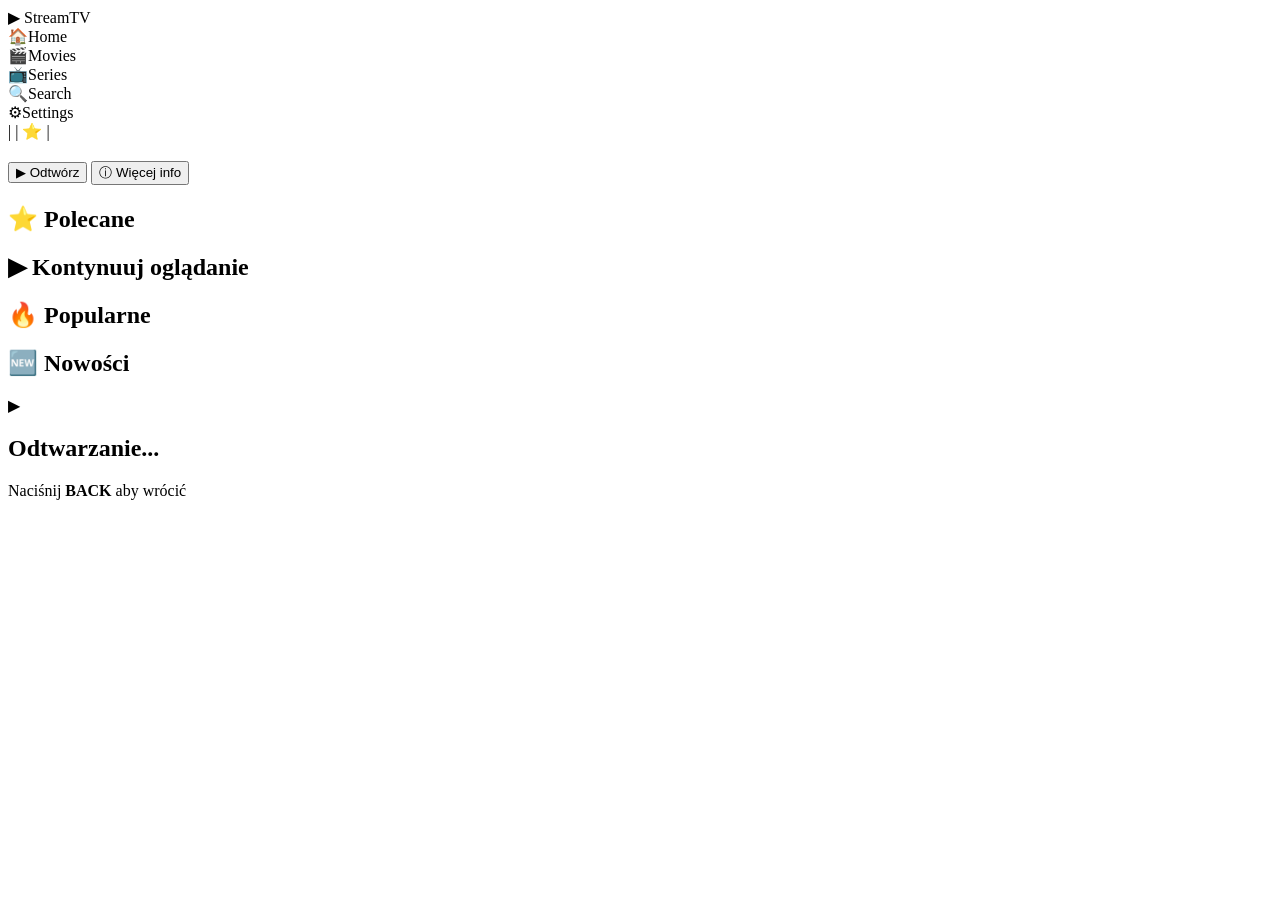
==== index.html @ b2c1329a "feat: add index.html" ====
<!DOCTYPE html>
<html lang="pl">
<head>
  <meta charset="UTF-8">
  <meta name="viewport" content="width=1920">
  <title>Content Browser TV</title>
  <link rel="stylesheet" href="style.css">
</head>
<body>

  <div id="splash-screen">
    <div class="splash-logo">
      <span class="logo-icon">&#9654;</span>
      <span class="logo-text">StreamTV</span>
    </div>
  </div>

  <div id="app" class="hidden">
    <nav id="sidebar">
      <div class="nav-item" data-index="0"><span class="nav-icon">&#127968;</span><span class="nav-label">Home</span></div>
      <div class="nav-item" data-index="1"><span class="nav-icon">&#127916;</span><span class="nav-label">Movies</span></div>
      <div class="nav-item" data-index="2"><span class="nav-icon">&#128250;</span><span class="nav-label">Series</span></div>
      <div class="nav-item" data-index="3"><span class="nav-icon">&#128269;</span><span class="nav-label">Search</span></div>
      <div class="nav-item" data-index="4"><span class="nav-icon">&#9881;</span><span class="nav-label">Settings</span></div>
    </nav>
    <main id="content">
      <section id="hero">
        <div id="hero-bg"></div>
        <div id="hero-overlay"></div>
        <div id="hero-info">
          <div class="hero-meta">
            <span id="hero-genre"></span>
            <span class="meta-sep">|</span>
            <span id="hero-year"></span>
            <span class="meta-sep">|</span>
            <span id="hero-rating">&#11088; <span id="hero-rating-val"></span></span>
            <span class="meta-sep">|</span>
            <span id="hero-duration"></span>
          </div>
          <h1 id="hero-title"></h1>
          <p id="hero-description"></p>
          <div class="hero-buttons">
            <button class="hero-btn primary-btn" id="btn-play" data-hero-btn="0">&#9654; Odtwórz</button>
            <button class="hero-btn secondary-btn" id="btn-info" data-hero-btn="1">&#9432; Więcej info</button>
          </div>
        </div>
      </section>
      <div id="rows-container">
        <div class="row" id="row-0" data-row="0"><h2 class="row-title">&#11088; Polecane</h2><div class="tiles-track" id="track-0"></div></div>
        <div class="row" id="row-1" data-row="1"><h2 class="row-title">&#9654; Kontynuuj oglądanie</h2><div class="tiles-track" id="track-1"></div></div>
        <div class="row" id="row-2" data-row="2"><h2 class="row-title">&#128293; Popularne</h2><div class="tiles-track" id="track-2"></div></div>
        <div class="row" id="row-3" data-row="3"><h2 class="row-title">&#127381; Nowości</h2><div class="tiles-track" id="track-3"></div></div>
      </div>
    </main>
  </div>

  <div id="player-modal" class="hidden">
    <div class="modal-backdrop"></div>
    <div class="modal-content">
      <div class="fake-player">
        <div class="player-icon">&#9654;</div>
        <div class="player-info">
          <h2 id="now-playing-title">Odtwarzanie...</h2>
          <p id="now-playing-meta"></p>
        </div>
      </div>
      <p class="modal-hint">Naciśnij <strong>BACK</strong> aby wrócić</p>
    </div>
  </div>

  <script src="app.js"></script>
</body>
</html>
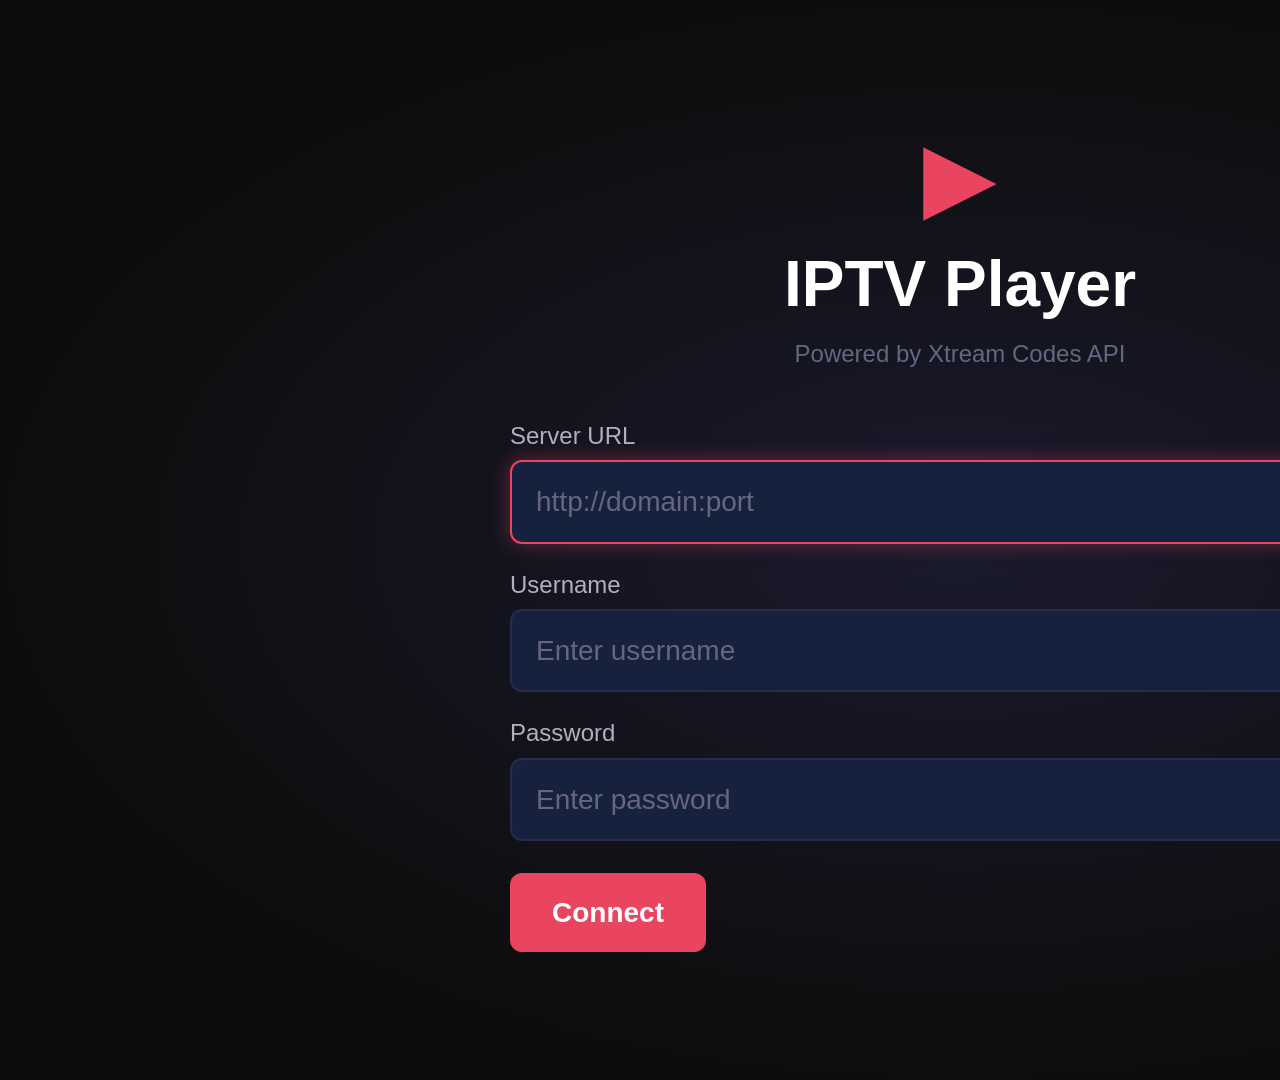
==== commit 0c90e262: "feat: complete Tizen IPTV app with Xtream Codes API integration Agent-Logs-Url: https://github.com/r" ====
--- a/index.html
+++ b/index.html
@@ -1,73 +1,412 @@
 <!DOCTYPE html>
-<html lang="pl">
+<html lang="en">
 <head>
-  <meta charset="UTF-8">
-  <meta name="viewport" content="width=1920">
-  <title>Content Browser TV</title>
-  <link rel="stylesheet" href="style.css">
+    <meta charset="UTF-8">
+    <meta name="viewport" content="width=1920">
+    <meta http-equiv="Content-Security-Policy" content="default-src * 'unsafe-inline' 'unsafe-eval' data: blob:;">
+    <title>IPTV Player</title>
+    <link rel="stylesheet" href="css/style.css">
+    <link rel="stylesheet" href="css/player.css">
 </head>
 <body>
 
-  <div id="splash-screen">
-    <div class="splash-logo">
-      <span class="logo-icon">&#9654;</span>
-      <span class="logo-text">StreamTV</span>
+<!-- ===== LOADING OVERLAY ===== -->
+<div id="loading-overlay" class="loading-overlay">
+    <div class="spinner"></div>
+    <p id="loading-text">Loading...</p>
+</div>
+
+<!-- ===== TOAST NOTIFICATION ===== -->
+<div id="toast" class="toast"></div>
+
+<!-- ===== MAIN APP CONTAINER ===== -->
+<div id="app">
+
+    <!-- ===== LOGIN PAGE ===== -->
+    <section id="page-login" class="page active">
+        <div class="login-container">
+            <div class="login-logo">
+                <div class="logo-icon">▶</div>
+                <h1>IPTV Player</h1>
+                <p>Powered by Xtream Codes API</p>
+            </div>
+            <form id="login-form" class="login-form" autocomplete="off">
+                <div class="form-group">
+                    <label for="server-url">Server URL</label>
+                    <input type="text" id="server-url" class="focusable" placeholder="http://domain:port"
+                           tabindex="1" autocomplete="off" spellcheck="false"/>
+                </div>
+                <div class="form-group">
+                    <label for="username">Username</label>
+                    <input type="text" id="username" class="focusable" placeholder="Enter username"
+                           tabindex="2" autocomplete="off" spellcheck="false"/>
+                </div>
+                <div class="form-group">
+                    <label for="password">Password</label>
+                    <input type="password" id="password" class="focusable" placeholder="Enter password"
+                           tabindex="3" autocomplete="off"/>
+                </div>
+                <div class="form-row">
+                    <button type="submit" id="btn-login" class="btn btn-primary focusable" tabindex="4">
+                        Connect
+                    </button>
+                </div>
+                <div id="login-error" class="login-error hidden"></div>
+            </form>
+            <div class="login-profiles" id="login-profiles">
+                <h3>Saved Profiles</h3>
+                <div id="profiles-list" class="profiles-list"></div>
+            </div>
+        </div>
+    </section>
+
+    <!-- ===== HOME PAGE ===== -->
+    <section id="page-home" class="page">
+        <header class="app-header">
+            <div class="header-logo">▶ IPTV Player</div>
+            <div class="header-info">
+                <span id="header-username"></span>
+                <span id="header-expiry" class="expiry-badge"></span>
+            </div>
+            <div class="header-actions">
+                <button id="btn-search-global" class="icon-btn focusable" title="Search">🔍</button>
+            </div>
+        </header>
+        <main class="home-content">
+            <div class="home-menu">
+                <div class="menu-item focusable" data-page="live-tv" tabindex="0">
+                    <div class="menu-icon">📺</div>
+                    <div class="menu-label">Live TV</div>
+                    <div class="menu-count" id="count-live">—</div>
+                </div>
+                <div class="menu-item focusable" data-page="movies" tabindex="0">
+                    <div class="menu-icon">🎬</div>
+                    <div class="menu-label">Movies</div>
+                    <div class="menu-count" id="count-movies">—</div>
+                </div>
+                <div class="menu-item focusable" data-page="series" tabindex="0">
+                    <div class="menu-icon">📽</div>
+                    <div class="menu-label">Series</div>
+                    <div class="menu-count" id="count-series">—</div>
+                </div>
+                <div class="menu-item focusable" data-page="settings" tabindex="0">
+                    <div class="menu-icon">⚙</div>
+                    <div class="menu-label">Settings</div>
+                    <div class="menu-count"></div>
+                </div>
+            </div>
+            <section class="home-section" id="home-continue">
+                <h2 class="section-title">Continue Watching</h2>
+                <div id="continue-list" class="items-row"></div>
+            </section>
+            <section class="home-section" id="home-favorites">
+                <h2 class="section-title">Favorites</h2>
+                <div id="favorites-list" class="items-row"></div>
+            </section>
+            <section class="home-section" id="home-recent">
+                <h2 class="section-title">Recently Watched</h2>
+                <div id="recent-list" class="items-row"></div>
+            </section>
+        </main>
+    </section>
+
+    <!-- ===== LIVE TV PAGE ===== -->
+    <section id="page-live-tv" class="page">
+        <header class="page-header">
+            <button class="back-btn focusable" data-back="home">◀ Back</button>
+            <h1>Live TV</h1>
+            <div class="header-actions">
+                <button id="btn-live-search" class="icon-btn focusable">🔍</button>
+                <button id="btn-live-favorites" class="icon-btn focusable">⭐</button>
+            </div>
+        </header>
+        <div class="search-bar hidden" id="live-search-bar">
+            <input type="text" id="live-search-input" class="search-input focusable" placeholder="Search channels..."/>
+        </div>
+        <div class="two-panel">
+            <aside class="categories-panel" id="live-categories">
+                <div class="category-item focusable active" data-category="all" tabindex="0">All Channels</div>
+            </aside>
+            <main class="content-panel">
+                <div id="channels-grid" class="channels-grid"></div>
+            </main>
+        </div>
+    </section>
+
+    <!-- ===== MOVIES PAGE ===== -->
+    <section id="page-movies" class="page">
+        <header class="page-header">
+            <button class="back-btn focusable" data-back="home">◀ Back</button>
+            <h1>Movies</h1>
+            <div class="header-actions">
+                <button id="btn-movies-search" class="icon-btn focusable">🔍</button>
+                <button id="btn-movies-favorites" class="icon-btn focusable">⭐</button>
+            </div>
+        </header>
+        <div class="search-bar hidden" id="movies-search-bar">
+            <input type="text" id="movies-search-input" class="search-input focusable" placeholder="Search movies..."/>
+        </div>
+        <div class="two-panel">
+            <aside class="categories-panel" id="movies-categories">
+                <div class="category-item focusable active" data-category="all" tabindex="0">All Movies</div>
+            </aside>
+            <main class="content-panel">
+                <div id="movies-grid" class="media-grid"></div>
+            </main>
+        </div>
+        <!-- Movie details panel -->
+        <div id="movie-details-overlay" class="details-overlay hidden">
+            <div class="details-panel">
+                <div class="details-poster">
+                    <img id="details-poster-img" src="" alt="" onerror="this.style.display='none'"/>
+                    <div id="details-poster-placeholder" class="poster-placeholder">🎬</div>
+                </div>
+                <div class="details-info">
+                    <h2 id="details-title"></h2>
+                    <div class="details-meta">
+                        <span id="details-year" class="meta-badge"></span>
+                        <span id="details-rating" class="meta-badge"></span>
+                        <span id="details-duration" class="meta-badge"></span>
+                        <span id="details-genre" class="meta-badge"></span>
+                    </div>
+                    <p id="details-description" class="details-desc"></p>
+                    <div class="details-actions">
+                        <button id="btn-play-movie" class="btn btn-primary focusable">▶ Play</button>
+                        <button id="btn-resume-movie" class="btn btn-secondary focusable hidden">↺ Resume</button>
+                        <button id="btn-fav-movie" class="btn btn-outline focusable">☆ Favorite</button>
+                    </div>
+                </div>
+                <button class="details-close focusable" id="btn-close-details">✕</button>
+            </div>
+        </div>
+    </section>
+
+    <!-- ===== SERIES PAGE ===== -->
+    <section id="page-series" class="page">
+        <header class="page-header">
+            <button class="back-btn focusable" data-back="home">◀ Back</button>
+            <h1>Series</h1>
+            <div class="header-actions">
+                <button id="btn-series-search" class="icon-btn focusable">🔍</button>
+                <button id="btn-series-favorites" class="icon-btn focusable">⭐</button>
+            </div>
+        </header>
+        <div class="search-bar hidden" id="series-search-bar">
+            <input type="text" id="series-search-input" class="search-input focusable" placeholder="Search series..."/>
+        </div>
+        <div class="two-panel" id="series-browse-panel">
+            <aside class="categories-panel" id="series-categories">
+                <div class="category-item focusable active" data-category="all" tabindex="0">All Series</div>
+            </aside>
+            <main class="content-panel">
+                <div id="series-grid" class="media-grid"></div>
+            </main>
+        </div>
+        <!-- Series detail view -->
+        <div id="series-detail-panel" class="series-detail hidden">
+            <div class="series-detail-header">
+                <button class="back-btn focusable" id="btn-back-series-list">◀ Back</button>
+                <div class="series-detail-meta">
+                    <h2 id="series-detail-title"></h2>
+                    <p id="series-detail-desc"></p>
+                </div>
+                <img id="series-detail-poster" src="" alt="" class="series-poster" onerror="this.style.display='none'"/>
+            </div>
+            <div class="series-seasons">
+                <div id="season-tabs" class="season-tabs"></div>
+                <div id="episodes-list" class="episodes-list"></div>
+            </div>
+        </div>
+    </section>
+
+    <!-- ===== SETTINGS PAGE ===== -->
+    <section id="page-settings" class="page">
+        <header class="page-header">
+            <button class="back-btn focusable" data-back="home">◀ Back</button>
+            <h1>Settings</h1>
+        </header>
+        <div class="settings-content">
+            <div class="settings-section">
+                <h2>Account</h2>
+                <div class="settings-info">
+                    <div class="info-row"><span>Server:</span><strong id="set-server"></strong></div>
+                    <div class="info-row"><span>Username:</span><strong id="set-username"></strong></div>
+                    <div class="info-row"><span>Status:</span><strong id="set-status"></strong></div>
+                    <div class="info-row"><span>Expiry:</span><strong id="set-expiry"></strong></div>
+                    <div class="info-row"><span>Connections:</span><strong id="set-connections"></strong></div>
+                </div>
+                <div class="settings-actions">
+                    <button id="btn-refresh-account" class="btn btn-secondary focusable">↺ Refresh Info</button>
+                    <button id="btn-logout" class="btn btn-danger focusable">⏻ Logout</button>
+                </div>
+            </div>
+            <div class="settings-section">
+                <h2>Playback</h2>
+                <div class="setting-item">
+                    <label>Stream Format</label>
+                    <div class="setting-options">
+                        <button class="option-btn focusable active" data-setting="format" data-value="auto">Auto</button>
+                        <button class="option-btn focusable" data-setting="format" data-value="ts">TS</button>
+                        <button class="option-btn focusable" data-setting="format" data-value="m3u8">M3U8</button>
+                    </div>
+                </div>
+                <div class="setting-item">
+                    <label>Video Quality</label>
+                    <div class="setting-options">
+                        <button class="option-btn focusable active" data-setting="quality" data-value="auto">Auto</button>
+                        <button class="option-btn focusable" data-setting="quality" data-value="hd">HD</button>
+                        <button class="option-btn focusable" data-setting="quality" data-value="sd">SD</button>
+                    </div>
+                </div>
+                <div class="setting-item">
+                    <label>Subtitle Language</label>
+                    <div class="setting-options">
+                        <button class="option-btn focusable active" data-setting="subtitles" data-value="off">Off</button>
+                        <button class="option-btn focusable" data-setting="subtitles" data-value="en">English</button>
+                        <button class="option-btn focusable" data-setting="subtitles" data-value="pl">Polish</button>
+                    </div>
+                </div>
+            </div>
+            <div class="settings-section">
+                <h2>Parental Control</h2>
+                <div class="setting-item">
+                    <label>Enable PIN</label>
+                    <div class="setting-options">
+                        <button class="option-btn focusable" id="btn-set-pin">Set PIN</button>
+                        <button class="option-btn focusable" id="btn-disable-pin">Disable PIN</button>
+                    </div>
+                </div>
+            </div>
+            <div class="settings-section">
+                <h2>Profiles</h2>
+                <div id="profiles-settings-list" class="profiles-list-settings"></div>
+                <button id="btn-add-profile" class="btn btn-secondary focusable">+ Add Profile</button>
+            </div>
+            <div class="settings-section">
+                <h2>Data</h2>
+                <div class="settings-actions">
+                    <button id="btn-clear-cache" class="btn btn-outline focusable">Clear Cache</button>
+                    <button id="btn-clear-history" class="btn btn-outline focusable">Clear History</button>
+                </div>
+            </div>
+        </div>
+    </section>
+
+    <!-- ===== VIDEO PLAYER PAGE ===== -->
+    <section id="page-player" class="page player-page">
+        <div id="player-container" class="player-container">
+            <!-- AVPlay embed will go here -->
+            <object id="av-player" class="av-player" type="application/avplayer"></object>
+            <!-- HTML5 fallback -->
+            <video id="html5-player" class="html5-player" preload="none" playsinline></video>
+
+            <!-- Player Controls Overlay -->
+            <div id="player-overlay" class="player-overlay hidden">
+                <div class="player-top-bar">
+                    <div class="player-channel-info">
+                        <img id="player-channel-logo" src="" alt="" class="player-logo" onerror="this.style.display='none'"/>
+                        <div>
+                            <div id="player-title" class="player-title"></div>
+                            <div id="player-subtitle" class="player-subtitle"></div>
+                        </div>
+                    </div>
+                    <div id="player-time" class="player-time"></div>
+                </div>
+
+                <div class="player-bottom-bar">
+                    <div id="player-progress-bar" class="player-progress-bar hidden">
+                        <div id="player-progress" class="player-progress"></div>
+                        <div id="player-buffer" class="player-buffer"></div>
+                    </div>
+                    <div class="player-controls">
+                        <button id="player-btn-stop" class="player-btn focusable">⏹</button>
+                        <button id="player-btn-rw" class="player-btn focusable hidden">⏪</button>
+                        <button id="player-btn-play" class="player-btn player-btn-main focusable">⏸</button>
+                        <button id="player-btn-ff" class="player-btn focusable hidden">⏩</button>
+                        <div class="player-spacer"></div>
+                        <div id="player-position" class="player-position hidden"></div>
+                        <button id="player-btn-back" class="player-btn focusable">✕</button>
+                    </div>
+                </div>
+            </div>
+
+            <!-- EPG Info overlay (for live TV) -->
+            <div id="epg-overlay" class="epg-overlay hidden">
+                <div class="epg-current">
+                    <span class="epg-time" id="epg-current-time"></span>
+                    <span class="epg-title" id="epg-current-title"></span>
+                </div>
+                <div class="epg-next">
+                    <span class="epg-time" id="epg-next-time"></span>
+                    <span class="epg-label">Next:</span>
+                    <span class="epg-title" id="epg-next-title"></span>
+                </div>
+                <div class="epg-progress-bar">
+                    <div id="epg-progress" class="epg-progress"></div>
+                </div>
+            </div>
+        </div>
+    </section>
+
+    <!-- ===== GLOBAL SEARCH OVERLAY ===== -->
+    <div id="search-overlay" class="search-overlay hidden">
+        <div class="search-container">
+            <div class="search-header">
+                <input type="text" id="global-search-input" class="search-input-large focusable"
+                       placeholder="Search Live TV, Movies, Series..."/>
+                <button id="btn-close-search" class="icon-btn focusable">✕</button>
+            </div>
+            <div id="search-results" class="search-results">
+                <div class="search-section" id="search-live-section">
+                    <h3>Live TV</h3>
+                    <div id="search-live-results" class="search-results-row"></div>
+                </div>
+                <div class="search-section" id="search-movies-section">
+                    <h3>Movies</h3>
+                    <div id="search-movies-results" class="search-results-row"></div>
+                </div>
+                <div class="search-section" id="search-series-section">
+                    <h3>Series</h3>
+                    <div id="search-series-results" class="search-results-row"></div>
+                </div>
+            </div>
+        </div>
     </div>
-  </div>
-
-  <div id="app" class="hidden">
-    <nav id="sidebar">
-      <div class="nav-item" data-index="0"><span class="nav-icon">&#127968;</span><span class="nav-label">Home</span></div>
-      <div class="nav-item" data-index="1"><span class="nav-icon">&#127916;</span><span class="nav-label">Movies</span></div>
-      <div class="nav-item" data-index="2"><span class="nav-icon">&#128250;</span><span class="nav-label">Series</span></div>
-      <div class="nav-item" data-index="3"><span class="nav-icon">&#128269;</span><span class="nav-label">Search</span></div>
-      <div class="nav-item" data-index="4"><span class="nav-icon">&#9881;</span><span class="nav-label">Settings</span></div>
-    </nav>
-    <main id="content">
-      <section id="hero">
-        <div id="hero-bg"></div>
-        <div id="hero-overlay"></div>
-        <div id="hero-info">
-          <div class="hero-meta">
-            <span id="hero-genre"></span>
-            <span class="meta-sep">|</span>
-            <span id="hero-year"></span>
-            <span class="meta-sep">|</span>
-            <span id="hero-rating">&#11088; <span id="hero-rating-val"></span></span>
-            <span class="meta-sep">|</span>
-            <span id="hero-duration"></span>
-          </div>
-          <h1 id="hero-title"></h1>
-          <p id="hero-description"></p>
-          <div class="hero-buttons">
-            <button class="hero-btn primary-btn" id="btn-play" data-hero-btn="0">&#9654; Odtwórz</button>
-            <button class="hero-btn secondary-btn" id="btn-info" data-hero-btn="1">&#9432; Więcej info</button>
-          </div>
-        </div>
-      </section>
-      <div id="rows-container">
-        <div class="row" id="row-0" data-row="0"><h2 class="row-title">&#11088; Polecane</h2><div class="tiles-track" id="track-0"></div></div>
-        <div class="row" id="row-1" data-row="1"><h2 class="row-title">&#9654; Kontynuuj oglądanie</h2><div class="tiles-track" id="track-1"></div></div>
-        <div class="row" id="row-2" data-row="2"><h2 class="row-title">&#128293; Popularne</h2><div class="tiles-track" id="track-2"></div></div>
-        <div class="row" id="row-3" data-row="3"><h2 class="row-title">&#127381; Nowości</h2><div class="tiles-track" id="track-3"></div></div>
-      </div>
-    </main>
-  </div>
-
-  <div id="player-modal" class="hidden">
-    <div class="modal-backdrop"></div>
-    <div class="modal-content">
-      <div class="fake-player">
-        <div class="player-icon">&#9654;</div>
-        <div class="player-info">
-          <h2 id="now-playing-title">Odtwarzanie...</h2>
-          <p id="now-playing-meta"></p>
-        </div>
-      </div>
-      <p class="modal-hint">Naciśnij <strong>BACK</strong> aby wrócić</p>
+
+    <!-- ===== PIN DIALOG ===== -->
+    <div id="pin-dialog" class="dialog-overlay hidden">
+        <div class="dialog">
+            <h2 id="pin-dialog-title">Enter PIN</h2>
+            <div class="pin-dots">
+                <span class="pin-dot" id="dot-0"></span>
+                <span class="pin-dot" id="dot-1"></span>
+                <span class="pin-dot" id="dot-2"></span>
+                <span class="pin-dot" id="dot-3"></span>
+            </div>
+            <div class="pin-numpad">
+                <button class="pin-btn focusable" data-digit="1">1</button>
+                <button class="pin-btn focusable" data-digit="2">2</button>
+                <button class="pin-btn focusable" data-digit="3">3</button>
+                <button class="pin-btn focusable" data-digit="4">4</button>
+                <button class="pin-btn focusable" data-digit="5">5</button>
+                <button class="pin-btn focusable" data-digit="6">6</button>
+                <button class="pin-btn focusable" data-digit="7">7</button>
+                <button class="pin-btn focusable" data-digit="8">8</button>
+                <button class="pin-btn focusable" data-digit="9">9</button>
+                <button class="pin-btn focusable" data-digit="del">⌫</button>
+                <button class="pin-btn focusable" data-digit="0">0</button>
+                <button class="pin-btn pin-btn-cancel focusable" id="pin-cancel">Cancel</button>
+            </div>
+        </div>
     </div>
-  </div>
-
-  <script src="app.js"></script>
+
+</div><!-- #app -->
+
+<script src="js/storage.js"></script>
+<script src="js/xtream-api.js"></script>
+<script src="js/navigation.js"></script>
+<script src="js/player.js"></script>
+<script src="js/app.js"></script>
+
 </body>
 </html>
--- a/css/style.css
+++ b/css/style.css
@@ -0,0 +1,1202 @@
+/* ============================================================
+   IPTV Player – Main Stylesheet
+   Dark TV-optimised theme, 1920×1080 baseline
+   ============================================================ */
+
+/* ---------- CSS Variables ---------- */
+:root {
+    --bg-primary:    #0d0d0d;
+    --bg-secondary:  #1a1a2e;
+    --bg-card:       #16213e;
+    --bg-card-hover: #0f3460;
+    --bg-overlay:    rgba(0, 0, 0, 0.85);
+
+    --accent:        #e94560;
+    --accent-hover:  #ff6b6b;
+    --accent-blue:   #4a90e2;
+    --accent-green:  #27ae60;
+    --accent-yellow: #f39c12;
+
+    --text-primary:   #ffffff;
+    --text-secondary: #b0b0c0;
+    --text-muted:     #666680;
+    --text-accent:    #e94560;
+
+    --border-color:  #2a2a4a;
+    --border-focus:  #e94560;
+
+    --focus-ring:    0 0 0 3px rgba(233, 69, 96, 0.6);
+    --shadow-card:   0 4px 20px rgba(0, 0, 0, 0.5);
+    --shadow-focus:  0 0 20px rgba(233, 69, 96, 0.4);
+
+    --font-size-sm:  24px;
+    --font-size-md:  28px;
+    --font-size-lg:  36px;
+    --font-size-xl:  48px;
+    --font-size-xxl: 64px;
+
+    --radius:        12px;
+    --radius-sm:     6px;
+    --transition:    0.2s ease;
+
+    --panel-width:   320px;
+    --header-height: 80px;
+}
+
+/* ---------- Reset & Base ---------- */
+*, *::before, *::after { box-sizing: border-box; margin: 0; padding: 0; }
+
+html, body {
+    width: 1920px;
+    height: 1080px;
+    overflow: hidden;
+    background: var(--bg-primary);
+    color: var(--text-primary);
+    font-family: 'Samsung Sharp Sans', 'Helvetica Neue', Arial, sans-serif;
+    font-size: var(--font-size-md);
+    line-height: 1.4;
+    -webkit-font-smoothing: antialiased;
+}
+
+a { text-decoration: none; color: inherit; }
+button { cursor: pointer; border: none; background: none; color: inherit; font: inherit; }
+input { font: inherit; color: inherit; }
+img { display: block; max-width: 100%; }
+
+/* ---------- Loading Overlay ---------- */
+.loading-overlay {
+    position: fixed;
+    inset: 0;
+    background: var(--bg-primary);
+    display: flex;
+    flex-direction: column;
+    align-items: center;
+    justify-content: center;
+    gap: 32px;
+    z-index: 9999;
+    transition: opacity 0.4s ease;
+}
+.loading-overlay.hidden {
+    opacity: 0;
+    pointer-events: none;
+}
+.spinner {
+    width: 80px;
+    height: 80px;
+    border: 6px solid var(--border-color);
+    border-top-color: var(--accent);
+    border-radius: 50%;
+    animation: spin 0.8s linear infinite;
+}
+@keyframes spin { to { transform: rotate(360deg); } }
+#loading-text { font-size: var(--font-size-md); color: var(--text-secondary); }
+
+/* ---------- Toast ---------- */
+.toast {
+    position: fixed;
+    bottom: 80px;
+    left: 50%;
+    transform: translateX(-50%) translateY(20px);
+    background: var(--bg-card);
+    color: var(--text-primary);
+    border: 1px solid var(--border-color);
+    border-radius: var(--radius);
+    padding: 16px 40px;
+    font-size: var(--font-size-sm);
+    opacity: 0;
+    transition: opacity 0.3s ease, transform 0.3s ease;
+    z-index: 9998;
+    max-width: 800px;
+    text-align: center;
+}
+.toast.show {
+    opacity: 1;
+    transform: translateX(-50%) translateY(0);
+}
+.toast.error  { border-color: var(--accent);        color: var(--accent); }
+.toast.success { border-color: var(--accent-green); color: var(--accent-green); }
+.toast.info   { border-color: var(--accent-blue);   color: var(--accent-blue); }
+
+/* ---------- Page System ---------- */
+#app {
+    width: 1920px;
+    height: 1080px;
+    position: relative;
+    overflow: hidden;
+}
+
+.page {
+    position: absolute;
+    inset: 0;
+    display: none;
+    flex-direction: column;
+    background: var(--bg-primary);
+}
+.page.active { display: flex; }
+
+/* ---------- Focus System ---------- */
+.focusable:focus {
+    outline: none;
+    box-shadow: var(--focus-ring);
+}
+.focusable.focused,
+.focusable:focus-visible {
+    outline: none;
+    box-shadow: var(--focus-ring);
+}
+
+/* ============================================================
+   LOGIN PAGE
+   ============================================================ */
+#page-login {
+    background: radial-gradient(ellipse at center, #1a1a2e 0%, #0d0d0d 70%);
+    align-items: center;
+    justify-content: center;
+}
+
+.login-container {
+    width: 900px;
+    display: flex;
+    flex-direction: column;
+    align-items: center;
+    gap: 48px;
+}
+
+.login-logo {
+    text-align: center;
+}
+.logo-icon {
+    font-size: 96px;
+    color: var(--accent);
+    line-height: 1;
+    margin-bottom: 16px;
+}
+.login-logo h1 {
+    font-size: var(--font-size-xxl);
+    font-weight: 700;
+    color: var(--text-primary);
+}
+.login-logo p {
+    font-size: var(--font-size-sm);
+    color: var(--text-muted);
+    margin-top: 8px;
+}
+
+.login-form {
+    width: 100%;
+    display: flex;
+    flex-direction: column;
+    gap: 24px;
+}
+
+.form-group {
+    display: flex;
+    flex-direction: column;
+    gap: 8px;
+}
+.form-group label {
+    font-size: var(--font-size-sm);
+    color: var(--text-secondary);
+    font-weight: 500;
+}
+.form-group input {
+    width: 100%;
+    padding: 20px 24px;
+    background: var(--bg-card);
+    border: 2px solid var(--border-color);
+    border-radius: var(--radius);
+    font-size: var(--font-size-md);
+    color: var(--text-primary);
+    transition: border-color var(--transition), box-shadow var(--transition);
+}
+.form-group input:focus,
+.form-group input.focused {
+    border-color: var(--accent);
+    box-shadow: var(--shadow-focus);
+    outline: none;
+}
+.form-group input::placeholder { color: var(--text-muted); }
+
+.form-row {
+    margin-top: 8px;
+}
+
+.login-error {
+    color: var(--accent);
+    font-size: var(--font-size-sm);
+    text-align: center;
+    padding: 12px;
+    background: rgba(233, 69, 96, 0.1);
+    border: 1px solid rgba(233, 69, 96, 0.3);
+    border-radius: var(--radius-sm);
+}
+.login-error.hidden { display: none; }
+
+.login-profiles {
+    width: 100%;
+}
+.login-profiles h3 {
+    font-size: var(--font-size-sm);
+    color: var(--text-secondary);
+    margin-bottom: 12px;
+}
+.profiles-list {
+    display: flex;
+    gap: 16px;
+    flex-wrap: wrap;
+}
+.profile-card {
+    display: flex;
+    flex-direction: column;
+    align-items: center;
+    gap: 8px;
+    padding: 16px 24px;
+    background: var(--bg-card);
+    border: 2px solid var(--border-color);
+    border-radius: var(--radius);
+    cursor: pointer;
+    transition: border-color var(--transition), background var(--transition);
+}
+.profile-card:focus, .profile-card.focused {
+    border-color: var(--accent);
+    background: var(--bg-card-hover);
+    box-shadow: var(--focus-ring);
+    outline: none;
+}
+.profile-card .profile-name { font-size: var(--font-size-sm); font-weight: 600; }
+.profile-card .profile-server { font-size: 20px; color: var(--text-muted); }
+
+/* ============================================================
+   COMMON BUTTONS
+   ============================================================ */
+.btn {
+    display: inline-flex;
+    align-items: center;
+    justify-content: center;
+    gap: 12px;
+    padding: 18px 40px;
+    border-radius: var(--radius);
+    font-size: var(--font-size-md);
+    font-weight: 600;
+    transition: background var(--transition), box-shadow var(--transition), transform var(--transition);
+    cursor: pointer;
+    border: 2px solid transparent;
+}
+.btn:focus, .btn.focused {
+    outline: none;
+    box-shadow: var(--focus-ring);
+    transform: scale(1.02);
+}
+.btn-primary   { background: var(--accent);      color: #fff; }
+.btn-primary:hover, .btn-primary.focused { background: var(--accent-hover); }
+.btn-secondary { background: var(--bg-card);     color: var(--text-primary); border-color: var(--border-color); }
+.btn-secondary:hover, .btn-secondary.focused { border-color: var(--accent); }
+.btn-outline   { background: transparent;        color: var(--text-primary); border-color: var(--border-color); }
+.btn-outline:hover, .btn-outline.focused { border-color: var(--accent); color: var(--accent); }
+.btn-danger    { background: var(--accent);      color: #fff; }
+.btn.hidden { display: none; }
+
+.icon-btn {
+    width: 56px;
+    height: 56px;
+    display: flex;
+    align-items: center;
+    justify-content: center;
+    font-size: 28px;
+    background: var(--bg-card);
+    border: 2px solid var(--border-color);
+    border-radius: 50%;
+    transition: border-color var(--transition), box-shadow var(--transition);
+}
+.icon-btn:focus, .icon-btn.focused {
+    border-color: var(--accent);
+    box-shadow: var(--focus-ring);
+    outline: none;
+}
+
+/* ============================================================
+   APP HEADER (Home page)
+   ============================================================ */
+.app-header {
+    display: flex;
+    align-items: center;
+    padding: 0 60px;
+    height: var(--header-height);
+    background: linear-gradient(180deg, rgba(13,13,13,0.95) 0%, transparent 100%);
+    border-bottom: 1px solid var(--border-color);
+    gap: 32px;
+    flex-shrink: 0;
+}
+.header-logo {
+    font-size: var(--font-size-lg);
+    font-weight: 700;
+    color: var(--accent);
+    letter-spacing: 1px;
+}
+.header-info {
+    flex: 1;
+    display: flex;
+    align-items: center;
+    gap: 16px;
+    font-size: var(--font-size-sm);
+    color: var(--text-secondary);
+}
+.expiry-badge {
+    background: rgba(233,69,96,0.15);
+    color: var(--accent);
+    padding: 4px 12px;
+    border-radius: 20px;
+    font-size: 20px;
+}
+.header-actions { display: flex; gap: 16px; }
+
+/* ============================================================
+   HOME PAGE
+   ============================================================ */
+.home-content {
+    flex: 1;
+    overflow: hidden;
+    padding: 40px 60px;
+    display: flex;
+    flex-direction: column;
+    gap: 40px;
+}
+
+.home-menu {
+    display: flex;
+    gap: 32px;
+    flex-shrink: 0;
+}
+.menu-item {
+    flex: 1;
+    display: flex;
+    flex-direction: column;
+    align-items: center;
+    justify-content: center;
+    gap: 16px;
+    padding: 40px 20px;
+    background: var(--bg-card);
+    border: 2px solid var(--border-color);
+    border-radius: var(--radius);
+    cursor: pointer;
+    transition: background var(--transition), border-color var(--transition), transform var(--transition);
+}
+.menu-item:focus, .menu-item.focused {
+    background: var(--bg-card-hover);
+    border-color: var(--accent);
+    box-shadow: var(--shadow-focus);
+    outline: none;
+    transform: scale(1.03);
+}
+.menu-icon  { font-size: 64px; line-height: 1; }
+.menu-label { font-size: var(--font-size-lg); font-weight: 700; }
+.menu-count { font-size: var(--font-size-sm); color: var(--accent); }
+
+.home-section { flex-shrink: 0; }
+.section-title {
+    font-size: var(--font-size-md);
+    color: var(--text-secondary);
+    margin-bottom: 16px;
+    padding-left: 4px;
+    border-left: 4px solid var(--accent);
+    padding-left: 16px;
+}
+.items-row {
+    display: flex;
+    gap: 24px;
+    overflow-x: auto;
+    scrollbar-width: none;
+    padding-bottom: 8px;
+}
+.items-row::-webkit-scrollbar { display: none; }
+
+.item-card {
+    flex-shrink: 0;
+    width: 220px;
+    display: flex;
+    flex-direction: column;
+    gap: 8px;
+    cursor: pointer;
+}
+.item-card-thumb {
+    width: 220px;
+    height: 124px;
+    background: var(--bg-card);
+    border: 2px solid var(--border-color);
+    border-radius: var(--radius-sm);
+    overflow: hidden;
+    display: flex;
+    align-items: center;
+    justify-content: center;
+    font-size: 40px;
+    transition: border-color var(--transition), box-shadow var(--transition);
+}
+.item-card:focus .item-card-thumb,
+.item-card.focused .item-card-thumb {
+    border-color: var(--accent);
+    box-shadow: var(--shadow-focus);
+}
+.item-card:focus { outline: none; }
+.item-card-thumb img { width: 100%; height: 100%; object-fit: cover; }
+.item-card-label {
+    font-size: 20px;
+    color: var(--text-secondary);
+    white-space: nowrap;
+    overflow: hidden;
+    text-overflow: ellipsis;
+}
+
+/* ============================================================
+   PAGE HEADER (inner pages)
+   ============================================================ */
+.page-header {
+    display: flex;
+    align-items: center;
+    padding: 0 40px;
+    height: var(--header-height);
+    background: linear-gradient(180deg, var(--bg-secondary) 0%, transparent 100%);
+    border-bottom: 1px solid var(--border-color);
+    gap: 24px;
+    flex-shrink: 0;
+}
+.page-header h1 {
+    flex: 1;
+    font-size: var(--font-size-xl);
+    font-weight: 700;
+}
+.back-btn {
+    padding: 12px 24px;
+    background: var(--bg-card);
+    border: 2px solid var(--border-color);
+    border-radius: var(--radius-sm);
+    font-size: var(--font-size-sm);
+    cursor: pointer;
+    transition: border-color var(--transition), box-shadow var(--transition);
+}
+.back-btn:focus, .back-btn.focused {
+    border-color: var(--accent);
+    box-shadow: var(--focus-ring);
+    outline: none;
+}
+
+/* ---------- Search Bar ---------- */
+.search-bar {
+    padding: 12px 40px;
+    background: var(--bg-secondary);
+    border-bottom: 1px solid var(--border-color);
+    flex-shrink: 0;
+}
+.search-bar.hidden { display: none; }
+.search-input {
+    width: 100%;
+    padding: 16px 24px;
+    background: var(--bg-card);
+    border: 2px solid var(--border-color);
+    border-radius: var(--radius);
+    font-size: var(--font-size-md);
+    color: var(--text-primary);
+}
+.search-input:focus, .search-input.focused {
+    border-color: var(--accent);
+    box-shadow: var(--focus-ring);
+    outline: none;
+}
+.search-input::placeholder { color: var(--text-muted); }
+
+/* ============================================================
+   TWO-PANEL LAYOUT (categories + content)
+   ============================================================ */
+.two-panel {
+    flex: 1;
+    display: flex;
+    overflow: hidden;
+}
+
+.categories-panel {
+    width: var(--panel-width);
+    min-width: var(--panel-width);
+    background: var(--bg-secondary);
+    border-right: 1px solid var(--border-color);
+    overflow-y: auto;
+    scrollbar-width: thin;
+    scrollbar-color: var(--border-color) transparent;
+    padding: 16px 0;
+}
+.categories-panel::-webkit-scrollbar { width: 4px; }
+.categories-panel::-webkit-scrollbar-thumb { background: var(--border-color); border-radius: 2px; }
+
+.category-item {
+    padding: 20px 32px;
+    font-size: var(--font-size-sm);
+    color: var(--text-secondary);
+    cursor: pointer;
+    border-left: 4px solid transparent;
+    transition: background var(--transition), color var(--transition), border-color var(--transition);
+    white-space: nowrap;
+    overflow: hidden;
+    text-overflow: ellipsis;
+}
+.category-item:hover,
+.category-item.focused,
+.category-item:focus {
+    background: var(--bg-card);
+    color: var(--text-primary);
+    outline: none;
+}
+.category-item.active {
+    background: var(--bg-card-hover);
+    color: var(--accent);
+    border-left-color: var(--accent);
+    font-weight: 600;
+}
+
+.content-panel {
+    flex: 1;
+    overflow-y: auto;
+    overflow-x: hidden;
+    scrollbar-width: thin;
+    scrollbar-color: var(--border-color) transparent;
+    padding: 24px 32px;
+}
+.content-panel::-webkit-scrollbar { width: 4px; }
+.content-panel::-webkit-scrollbar-thumb { background: var(--border-color); border-radius: 2px; }
+
+/* ============================================================
+   CHANNELS GRID
+   ============================================================ */
+.channels-grid {
+    display: grid;
+    grid-template-columns: repeat(auto-fill, minmax(280px, 1fr));
+    gap: 16px;
+}
+
+.channel-card {
+    display: flex;
+    align-items: center;
+    gap: 16px;
+    padding: 16px 20px;
+    background: var(--bg-card);
+    border: 2px solid var(--border-color);
+    border-radius: var(--radius);
+    cursor: pointer;
+    transition: background var(--transition), border-color var(--transition), transform var(--transition);
+}
+.channel-card:focus, .channel-card.focused {
+    background: var(--bg-card-hover);
+    border-color: var(--accent);
+    box-shadow: var(--shadow-focus);
+    outline: none;
+    transform: scale(1.02);
+}
+.channel-logo {
+    width: 72px;
+    height: 48px;
+    object-fit: contain;
+    background: #000;
+    border-radius: 4px;
+    flex-shrink: 0;
+}
+.channel-logo-placeholder {
+    width: 72px;
+    height: 48px;
+    background: var(--bg-secondary);
+    border-radius: 4px;
+    display: flex;
+    align-items: center;
+    justify-content: center;
+    font-size: 24px;
+    flex-shrink: 0;
+}
+.channel-info { flex: 1; overflow: hidden; }
+.channel-name {
+    font-size: var(--font-size-sm);
+    font-weight: 600;
+    white-space: nowrap;
+    overflow: hidden;
+    text-overflow: ellipsis;
+}
+.channel-epg {
+    font-size: 20px;
+    color: var(--text-muted);
+    margin-top: 4px;
+    white-space: nowrap;
+    overflow: hidden;
+    text-overflow: ellipsis;
+}
+.channel-fav {
+    font-size: 24px;
+    color: var(--text-muted);
+    flex-shrink: 0;
+}
+.channel-card.is-favorite .channel-fav { color: var(--accent-yellow); }
+
+/* ============================================================
+   MEDIA GRID (Movies / Series)
+   ============================================================ */
+.media-grid {
+    display: grid;
+    grid-template-columns: repeat(auto-fill, minmax(200px, 1fr));
+    gap: 24px;
+}
+
+.media-card {
+    display: flex;
+    flex-direction: column;
+    gap: 8px;
+    cursor: pointer;
+    border: 2px solid transparent;
+    border-radius: var(--radius);
+    overflow: hidden;
+    transition: border-color var(--transition), box-shadow var(--transition), transform var(--transition);
+}
+.media-card:focus, .media-card.focused {
+    border-color: var(--accent);
+    box-shadow: var(--shadow-focus);
+    outline: none;
+    transform: scale(1.04);
+}
+.media-poster {
+    width: 100%;
+    aspect-ratio: 2/3;
+    background: var(--bg-card);
+    object-fit: cover;
+    border-radius: var(--radius-sm);
+}
+.media-poster-placeholder {
+    width: 100%;
+    aspect-ratio: 2/3;
+    background: var(--bg-card);
+    display: flex;
+    align-items: center;
+    justify-content: center;
+    font-size: 64px;
+    border-radius: var(--radius-sm);
+}
+.media-title {
+    padding: 0 8px 8px;
+    font-size: 20px;
+    color: var(--text-secondary);
+    white-space: nowrap;
+    overflow: hidden;
+    text-overflow: ellipsis;
+}
+.media-year {
+    padding: 0 8px;
+    font-size: 18px;
+    color: var(--text-muted);
+}
+.media-rating {
+    padding: 0 8px 4px;
+    font-size: 18px;
+    color: var(--accent-yellow);
+}
+
+/* ============================================================
+   MOVIE DETAILS OVERLAY
+   ============================================================ */
+.details-overlay {
+    position: absolute;
+    inset: 0;
+    background: var(--bg-overlay);
+    display: flex;
+    align-items: center;
+    justify-content: center;
+    z-index: 100;
+    backdrop-filter: blur(8px);
+}
+.details-overlay.hidden { display: none; }
+
+.details-panel {
+    position: relative;
+    display: flex;
+    gap: 48px;
+    padding: 60px;
+    background: var(--bg-secondary);
+    border: 1px solid var(--border-color);
+    border-radius: var(--radius);
+    max-width: 1400px;
+    width: 100%;
+    max-height: 900px;
+}
+
+.details-poster {
+    width: 280px;
+    flex-shrink: 0;
+    position: relative;
+}
+.details-poster img {
+    width: 100%;
+    aspect-ratio: 2/3;
+    object-fit: cover;
+    border-radius: var(--radius);
+}
+.poster-placeholder {
+    width: 100%;
+    aspect-ratio: 2/3;
+    background: var(--bg-card);
+    display: flex;
+    align-items: center;
+    justify-content: center;
+    font-size: 80px;
+    border-radius: var(--radius);
+}
+
+.details-info {
+    flex: 1;
+    display: flex;
+    flex-direction: column;
+    gap: 20px;
+    overflow-y: auto;
+}
+.details-info h2 {
+    font-size: var(--font-size-xl);
+    font-weight: 700;
+    line-height: 1.2;
+}
+.details-meta {
+    display: flex;
+    gap: 12px;
+    flex-wrap: wrap;
+}
+.meta-badge {
+    padding: 6px 16px;
+    background: var(--bg-card);
+    border: 1px solid var(--border-color);
+    border-radius: 20px;
+    font-size: 20px;
+    color: var(--text-secondary);
+}
+.meta-badge:empty { display: none; }
+.details-desc {
+    font-size: var(--font-size-sm);
+    color: var(--text-secondary);
+    line-height: 1.6;
+    overflow-y: auto;
+    max-height: 200px;
+}
+.details-actions {
+    display: flex;
+    gap: 16px;
+    margin-top: auto;
+    flex-wrap: wrap;
+}
+.details-close {
+    position: absolute;
+    top: 24px;
+    right: 24px;
+    width: 48px;
+    height: 48px;
+    display: flex;
+    align-items: center;
+    justify-content: center;
+    background: var(--bg-card);
+    border: 2px solid var(--border-color);
+    border-radius: 50%;
+    font-size: 20px;
+    cursor: pointer;
+}
+.details-close:focus, .details-close.focused {
+    border-color: var(--accent);
+    box-shadow: var(--focus-ring);
+    outline: none;
+}
+
+/* ============================================================
+   SERIES DETAIL
+   ============================================================ */
+.series-detail {
+    flex: 1;
+    display: flex;
+    flex-direction: column;
+    overflow: hidden;
+}
+.series-detail.hidden { display: none; }
+
+.series-detail-header {
+    display: flex;
+    align-items: flex-start;
+    gap: 40px;
+    padding: 32px 40px;
+    background: var(--bg-secondary);
+    border-bottom: 1px solid var(--border-color);
+    flex-shrink: 0;
+}
+.series-detail-meta {
+    flex: 1;
+}
+.series-detail-meta h2 {
+    font-size: var(--font-size-xl);
+    font-weight: 700;
+    margin-bottom: 12px;
+}
+.series-detail-meta p {
+    font-size: var(--font-size-sm);
+    color: var(--text-secondary);
+    line-height: 1.5;
+    max-height: 120px;
+    overflow: hidden;
+}
+.series-poster {
+    width: 120px;
+    border-radius: var(--radius-sm);
+}
+
+.series-seasons {
+    flex: 1;
+    display: flex;
+    overflow: hidden;
+}
+
+.season-tabs {
+    width: 200px;
+    min-width: 200px;
+    background: var(--bg-secondary);
+    border-right: 1px solid var(--border-color);
+    overflow-y: auto;
+    padding: 16px 0;
+}
+.season-tab {
+    padding: 16px 24px;
+    font-size: var(--font-size-sm);
+    color: var(--text-secondary);
+    cursor: pointer;
+    border-left: 4px solid transparent;
+    transition: background var(--transition), color var(--transition);
+}
+.season-tab:focus, .season-tab.focused {
+    background: var(--bg-card);
+    color: var(--text-primary);
+    outline: none;
+}
+.season-tab.active {
+    background: var(--bg-card-hover);
+    color: var(--accent);
+    border-left-color: var(--accent);
+    font-weight: 600;
+}
+
+.episodes-list {
+    flex: 1;
+    overflow-y: auto;
+    padding: 16px 24px;
+    display: flex;
+    flex-direction: column;
+    gap: 12px;
+}
+
+.episode-item {
+    display: flex;
+    align-items: center;
+    gap: 24px;
+    padding: 16px 20px;
+    background: var(--bg-card);
+    border: 2px solid var(--border-color);
+    border-radius: var(--radius);
+    cursor: pointer;
+    transition: border-color var(--transition), background var(--transition);
+}
+.episode-item:focus, .episode-item.focused {
+    border-color: var(--accent);
+    background: var(--bg-card-hover);
+    box-shadow: var(--focus-ring);
+    outline: none;
+}
+.episode-num {
+    font-size: var(--font-size-lg);
+    font-weight: 700;
+    color: var(--text-muted);
+    width: 60px;
+    text-align: center;
+    flex-shrink: 0;
+}
+.episode-info { flex: 1; overflow: hidden; }
+.episode-title {
+    font-size: var(--font-size-sm);
+    font-weight: 600;
+    white-space: nowrap;
+    overflow: hidden;
+    text-overflow: ellipsis;
+}
+.episode-desc {
+    font-size: 20px;
+    color: var(--text-muted);
+    margin-top: 4px;
+    white-space: nowrap;
+    overflow: hidden;
+    text-overflow: ellipsis;
+}
+.episode-duration {
+    font-size: 20px;
+    color: var(--text-muted);
+    flex-shrink: 0;
+}
+.episode-watched {
+    color: var(--accent-green);
+    font-size: 20px;
+    flex-shrink: 0;
+}
+.episode-progress {
+    width: 120px;
+    height: 4px;
+    background: var(--border-color);
+    border-radius: 2px;
+    flex-shrink: 0;
+}
+.episode-progress-fill {
+    height: 100%;
+    background: var(--accent);
+    border-radius: 2px;
+}
+
+/* ============================================================
+   SETTINGS PAGE
+   ============================================================ */
+.settings-content {
+    flex: 1;
+    overflow-y: auto;
+    padding: 40px 80px;
+    display: flex;
+    flex-direction: column;
+    gap: 48px;
+}
+
+.settings-section {
+    display: flex;
+    flex-direction: column;
+    gap: 20px;
+}
+.settings-section h2 {
+    font-size: var(--font-size-md);
+    font-weight: 600;
+    color: var(--text-secondary);
+    padding-bottom: 12px;
+    border-bottom: 1px solid var(--border-color);
+}
+
+.settings-info {
+    display: flex;
+    flex-direction: column;
+    gap: 12px;
+}
+.info-row {
+    display: flex;
+    gap: 24px;
+    align-items: center;
+    font-size: var(--font-size-sm);
+}
+.info-row span { color: var(--text-muted); width: 160px; flex-shrink: 0; }
+.info-row strong { color: var(--text-primary); }
+
+.settings-actions { display: flex; gap: 16px; flex-wrap: wrap; }
+
+.setting-item {
+    display: flex;
+    align-items: center;
+    gap: 24px;
+}
+.setting-item label {
+    font-size: var(--font-size-sm);
+    color: var(--text-secondary);
+    width: 240px;
+    flex-shrink: 0;
+}
+.setting-options { display: flex; gap: 12px; }
+.option-btn {
+    padding: 12px 24px;
+    background: var(--bg-card);
+    border: 2px solid var(--border-color);
+    border-radius: var(--radius-sm);
+    font-size: var(--font-size-sm);
+    cursor: pointer;
+    transition: border-color var(--transition), background var(--transition);
+}
+.option-btn:focus, .option-btn.focused {
+    border-color: var(--accent);
+    box-shadow: var(--focus-ring);
+    outline: none;
+}
+.option-btn.active {
+    background: var(--accent);
+    border-color: var(--accent);
+    color: #fff;
+}
+
+.profiles-list-settings {
+    display: flex;
+    flex-direction: column;
+    gap: 12px;
+}
+.profile-settings-item {
+    display: flex;
+    align-items: center;
+    gap: 16px;
+    padding: 16px 20px;
+    background: var(--bg-card);
+    border: 1px solid var(--border-color);
+    border-radius: var(--radius);
+}
+.profile-settings-item .profile-name { flex: 1; font-size: var(--font-size-sm); }
+.profile-settings-item .profile-server { font-size: 20px; color: var(--text-muted); flex: 1; }
+
+/* ============================================================
+   GLOBAL SEARCH OVERLAY
+   ============================================================ */
+.search-overlay {
+    position: fixed;
+    inset: 0;
+    background: var(--bg-overlay);
+    z-index: 500;
+    display: flex;
+    align-items: flex-start;
+    justify-content: center;
+    padding-top: 80px;
+    backdrop-filter: blur(8px);
+}
+.search-overlay.hidden { display: none; }
+
+.search-container {
+    width: 1400px;
+    max-height: 900px;
+    background: var(--bg-secondary);
+    border: 1px solid var(--border-color);
+    border-radius: var(--radius);
+    display: flex;
+    flex-direction: column;
+    overflow: hidden;
+}
+.search-header {
+    display: flex;
+    gap: 16px;
+    padding: 24px 32px;
+    border-bottom: 1px solid var(--border-color);
+    align-items: center;
+}
+.search-input-large {
+    flex: 1;
+    padding: 20px 28px;
+    background: var(--bg-card);
+    border: 2px solid var(--border-color);
+    border-radius: var(--radius);
+    font-size: var(--font-size-lg);
+    color: var(--text-primary);
+}
+.search-input-large:focus, .search-input-large.focused {
+    border-color: var(--accent);
+    box-shadow: var(--focus-ring);
+    outline: none;
+}
+.search-input-large::placeholder { color: var(--text-muted); }
+
+.search-results {
+    flex: 1;
+    overflow-y: auto;
+    padding: 24px 32px;
+    display: flex;
+    flex-direction: column;
+    gap: 32px;
+}
+.search-section h3 {
+    font-size: var(--font-size-md);
+    color: var(--text-secondary);
+    margin-bottom: 16px;
+}
+.search-results-row {
+    display: flex;
+    gap: 16px;
+    overflow-x: auto;
+    scrollbar-width: none;
+}
+.search-results-row::-webkit-scrollbar { display: none; }
+
+/* ============================================================
+   DIALOGS (PIN)
+   ============================================================ */
+.dialog-overlay {
+    position: fixed;
+    inset: 0;
+    background: var(--bg-overlay);
+    z-index: 600;
+    display: flex;
+    align-items: center;
+    justify-content: center;
+    backdrop-filter: blur(8px);
+}
+.dialog-overlay.hidden { display: none; }
+
+.dialog {
+    background: var(--bg-secondary);
+    border: 1px solid var(--border-color);
+    border-radius: var(--radius);
+    padding: 60px 80px;
+    display: flex;
+    flex-direction: column;
+    align-items: center;
+    gap: 40px;
+}
+.dialog h2 { font-size: var(--font-size-xl); text-align: center; }
+
+.pin-dots {
+    display: flex;
+    gap: 20px;
+}
+.pin-dot {
+    width: 24px;
+    height: 24px;
+    border-radius: 50%;
+    background: var(--border-color);
+    transition: background var(--transition);
+}
+.pin-dot.filled { background: var(--accent); }
+
+.pin-numpad {
+    display: grid;
+    grid-template-columns: repeat(3, 1fr);
+    gap: 16px;
+}
+.pin-btn {
+    width: 120px;
+    height: 80px;
+    background: var(--bg-card);
+    border: 2px solid var(--border-color);
+    border-radius: var(--radius);
+    font-size: var(--font-size-lg);
+    font-weight: 600;
+    cursor: pointer;
+    transition: background var(--transition), border-color var(--transition);
+}
+.pin-btn:focus, .pin-btn.focused {
+    background: var(--bg-card-hover);
+    border-color: var(--accent);
+    box-shadow: var(--focus-ring);
+    outline: none;
+}
+.pin-btn-cancel { font-size: var(--font-size-sm); color: var(--accent); }
+
+/* ============================================================
+   UTILITIES
+   ============================================================ */
+.hidden { display: none !important; }
+.sr-only {
+    position: absolute;
+    width: 1px; height: 1px;
+    overflow: hidden;
+    clip: rect(0,0,0,0);
+    white-space: nowrap;
+}
+.empty-state {
+    display: flex;
+    flex-direction: column;
+    align-items: center;
+    justify-content: center;
+    gap: 16px;
+    padding: 80px;
+    color: var(--text-muted);
+    font-size: var(--font-size-md);
+}
+.empty-state .empty-icon { font-size: 80px; }
+
+/* Scrollbar styles */
+::-webkit-scrollbar { width: 6px; height: 6px; }
+::-webkit-scrollbar-track { background: transparent; }
+::-webkit-scrollbar-thumb { background: var(--border-color); border-radius: 3px; }
+::-webkit-scrollbar-thumb:hover { background: var(--text-muted); }
--- a/css/player.css
+++ b/css/player.css
@@ -0,0 +1,305 @@
+/* ============================================================
+   IPTV Player – Video Player Stylesheet
+   ============================================================ */
+
+/* ===== PLAYER PAGE ===== */
+.player-page {
+    background: #000;
+    position: fixed !important;
+    inset: 0 !important;
+    z-index: 200;
+}
+
+.player-container {
+    position: relative;
+    width: 100%;
+    height: 100%;
+    background: #000;
+    overflow: hidden;
+}
+
+/* ===== AVPlay Object ===== */
+.av-player {
+    position: absolute;
+    inset: 0;
+    width: 100%;
+    height: 100%;
+    z-index: 1;
+}
+
+/* ===== HTML5 Video Fallback ===== */
+.html5-player {
+    position: absolute;
+    inset: 0;
+    width: 100%;
+    height: 100%;
+    z-index: 1;
+    background: #000;
+}
+
+/* ===== PLAYER OVERLAY ===== */
+.player-overlay {
+    position: absolute;
+    inset: 0;
+    z-index: 10;
+    display: flex;
+    flex-direction: column;
+    justify-content: space-between;
+    background: linear-gradient(
+        180deg,
+        rgba(0,0,0,0.7) 0%,
+        transparent 25%,
+        transparent 60%,
+        rgba(0,0,0,0.8) 100%
+    );
+    transition: opacity 0.3s ease;
+}
+.player-overlay.hidden {
+    opacity: 0;
+    pointer-events: none;
+}
+
+/* ===== TOP BAR ===== */
+.player-top-bar {
+    display: flex;
+    align-items: center;
+    justify-content: space-between;
+    padding: 32px 60px;
+}
+
+.player-channel-info {
+    display: flex;
+    align-items: center;
+    gap: 24px;
+}
+
+.player-logo {
+    width: 80px;
+    height: 56px;
+    object-fit: contain;
+    background: rgba(255,255,255,0.1);
+    border-radius: 8px;
+    padding: 4px;
+}
+
+.player-title {
+    font-size: 36px;
+    font-weight: 700;
+    color: #fff;
+    text-shadow: 0 2px 8px rgba(0,0,0,0.8);
+}
+
+.player-subtitle {
+    font-size: 24px;
+    color: rgba(255,255,255,0.7);
+    margin-top: 4px;
+    text-shadow: 0 1px 4px rgba(0,0,0,0.8);
+}
+
+.player-time {
+    font-size: 28px;
+    color: rgba(255,255,255,0.8);
+    font-weight: 600;
+    text-shadow: 0 1px 4px rgba(0,0,0,0.8);
+}
+
+/* ===== BOTTOM BAR ===== */
+.player-bottom-bar {
+    padding: 0 60px 40px;
+    display: flex;
+    flex-direction: column;
+    gap: 16px;
+}
+
+/* ===== PROGRESS BAR ===== */
+.player-progress-bar {
+    position: relative;
+    height: 8px;
+    background: rgba(255,255,255,0.2);
+    border-radius: 4px;
+    cursor: pointer;
+    overflow: hidden;
+}
+.player-progress-bar.hidden { display: none; }
+
+.player-progress {
+    position: absolute;
+    left: 0;
+    top: 0;
+    height: 100%;
+    background: #e94560;
+    border-radius: 4px;
+    transition: width 0.5s linear;
+    z-index: 2;
+}
+
+.player-buffer {
+    position: absolute;
+    left: 0;
+    top: 0;
+    height: 100%;
+    background: rgba(255,255,255,0.3);
+    border-radius: 4px;
+    z-index: 1;
+}
+
+/* ===== CONTROLS ===== */
+.player-controls {
+    display: flex;
+    align-items: center;
+    gap: 16px;
+}
+
+.player-btn {
+    width: 64px;
+    height: 64px;
+    display: flex;
+    align-items: center;
+    justify-content: center;
+    background: rgba(255,255,255,0.1);
+    border: 2px solid rgba(255,255,255,0.2);
+    border-radius: 50%;
+    font-size: 28px;
+    color: #fff;
+    cursor: pointer;
+    transition: background 0.2s ease, border-color 0.2s ease, transform 0.1s ease;
+    backdrop-filter: blur(4px);
+}
+
+.player-btn:focus,
+.player-btn.focused {
+    background: rgba(233, 69, 96, 0.6);
+    border-color: #e94560;
+    box-shadow: 0 0 0 3px rgba(233, 69, 96, 0.4);
+    outline: none;
+    transform: scale(1.1);
+}
+
+.player-btn-main {
+    width: 80px;
+    height: 80px;
+    font-size: 36px;
+    background: rgba(233, 69, 96, 0.6);
+    border-color: #e94560;
+}
+.player-btn-main:focus, .player-btn-main.focused {
+    background: #e94560;
+}
+
+.player-btn.hidden { display: none; }
+
+.player-spacer { flex: 1; }
+
+.player-position {
+    font-size: 24px;
+    color: rgba(255,255,255,0.8);
+    font-variant-numeric: tabular-nums;
+}
+.player-position.hidden { display: none; }
+
+/* ===== EPG OVERLAY ===== */
+.epg-overlay {
+    position: absolute;
+    bottom: 160px;
+    left: 60px;
+    right: 60px;
+    background: rgba(0,0,0,0.7);
+    border: 1px solid rgba(255,255,255,0.15);
+    border-radius: 12px;
+    padding: 20px 32px;
+    z-index: 9;
+    backdrop-filter: blur(8px);
+}
+.epg-overlay.hidden { display: none; }
+
+.epg-current, .epg-next {
+    display: flex;
+    align-items: center;
+    gap: 16px;
+    margin-bottom: 8px;
+}
+.epg-next { opacity: 0.6; font-size: 22px; }
+
+.epg-time {
+    font-size: 22px;
+    color: #e94560;
+    font-weight: 600;
+    min-width: 80px;
+}
+.epg-label {
+    color: rgba(255,255,255,0.5);
+}
+.epg-title {
+    font-size: 24px;
+    color: #fff;
+    font-weight: 600;
+}
+
+.epg-progress-bar {
+    height: 4px;
+    background: rgba(255,255,255,0.2);
+    border-radius: 2px;
+    margin-top: 12px;
+    overflow: hidden;
+}
+.epg-progress {
+    height: 100%;
+    background: #e94560;
+    border-radius: 2px;
+    transition: width 5s linear;
+}
+
+/* ===== LOADING STATE ===== */
+.player-loading {
+    position: absolute;
+    inset: 0;
+    display: flex;
+    flex-direction: column;
+    align-items: center;
+    justify-content: center;
+    gap: 24px;
+    background: rgba(0,0,0,0.6);
+    z-index: 5;
+}
+.player-loading.hidden { display: none; }
+.player-loading .spinner {
+    width: 80px;
+    height: 80px;
+    border: 6px solid rgba(255,255,255,0.2);
+    border-top-color: #e94560;
+    border-radius: 50%;
+    animation: spin 0.8s linear infinite;
+}
+.player-loading p {
+    font-size: 28px;
+    color: rgba(255,255,255,0.8);
+}
+
+/* ===== ERROR STATE ===== */
+.player-error {
+    position: absolute;
+    inset: 0;
+    display: flex;
+    flex-direction: column;
+    align-items: center;
+    justify-content: center;
+    gap: 24px;
+    background: rgba(0,0,0,0.8);
+    z-index: 5;
+}
+.player-error.hidden { display: none; }
+.player-error-icon { font-size: 80px; }
+.player-error-title {
+    font-size: 36px;
+    font-weight: 700;
+    color: #e94560;
+}
+.player-error-msg {
+    font-size: 24px;
+    color: rgba(255,255,255,0.6);
+}
+.player-error-actions {
+    display: flex;
+    gap: 16px;
+    margin-top: 16px;
+}
